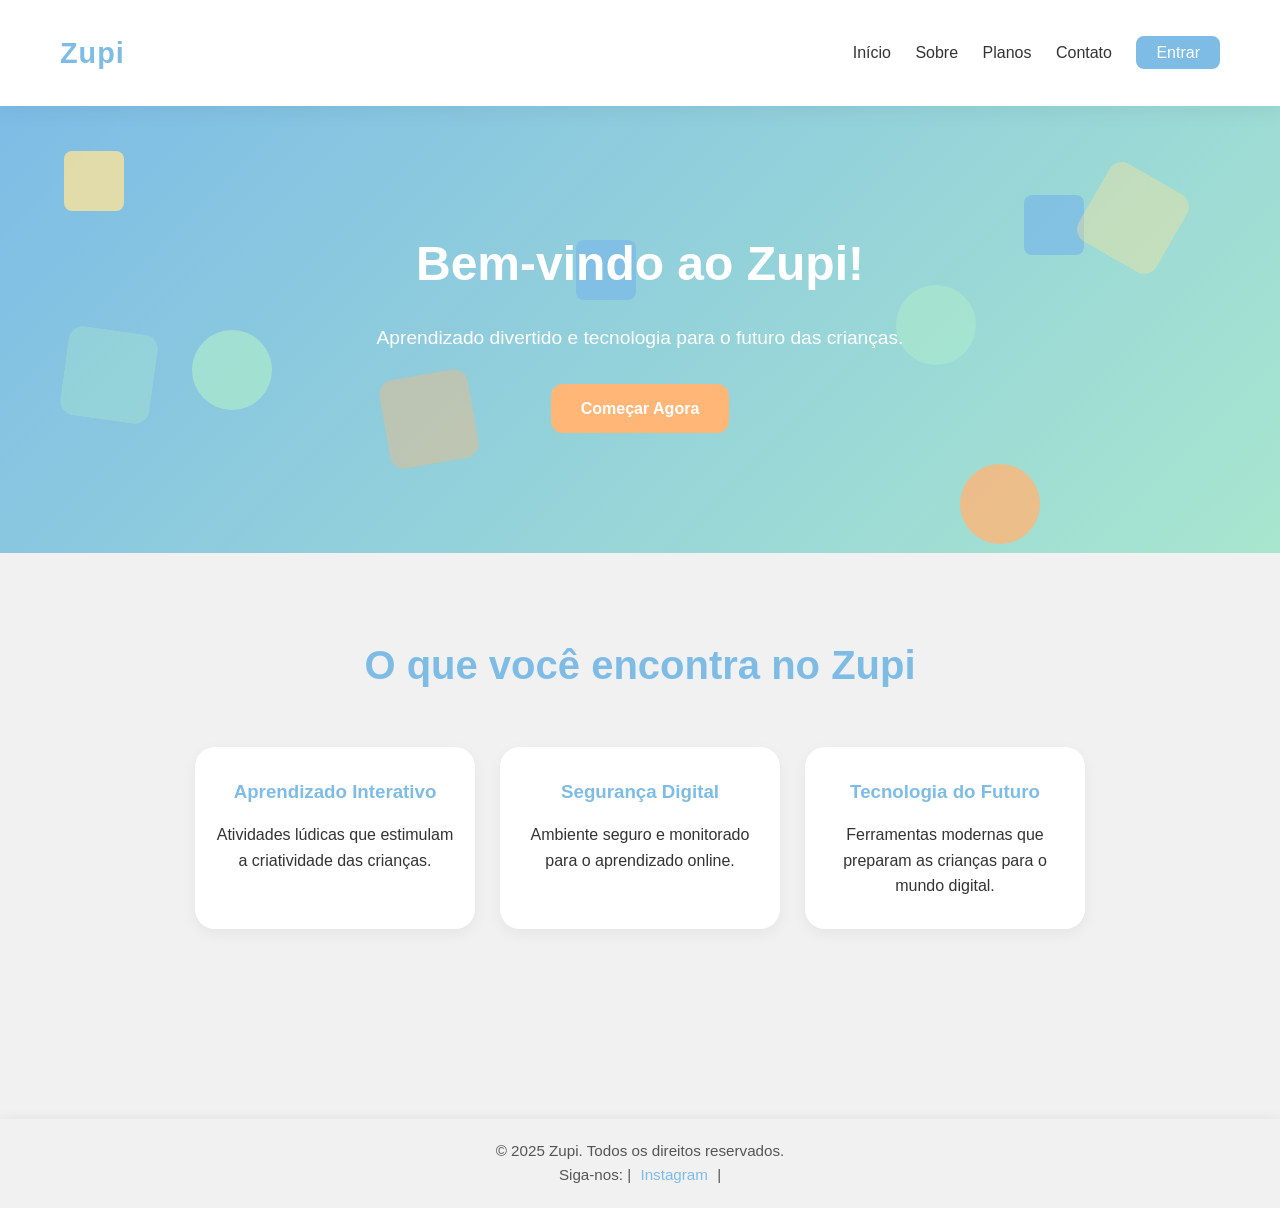
==== zupicopia--main/tcc-javascript/index.html @ 3fddb53a "Add files via upload" ====
<!DOCTYPE html>
<html lang="pt-BR">
<head>
  <meta charset="utf-8" />
  <meta name="viewport" content="width=device-width, initial-scale=1" />
  <title>Início — Zupi</title>
  <link rel="stylesheet" href="css/style.css" />
  <link rel="icon" href="img/favicon.png" type="image/png">
</head>
<body>

  <!-- CABEÇALHO / NAVBAR -->
  <header class="topbar">
    <div class="container">
      <a href="index.html" class="logo">Zupi</a>
      <nav>
        <a href="index.html">Início</a>
        <a href="sobre.html">Sobre</a>
        <a href="planos.html">Planos</a>
        <a href="contato.html">Contato</a>
        <a href="login.html" class="btn">Entrar</a>
      </nav>
    </div>
  </header>

  <!-- CONTEÚDO PRINCIPAL -->
  <main class="container page">

    <!-- HERO / SEÇÃO INICIAL -->
    <section id="inicio" class="hero">
      <div class="hero-content">
        <h1>Bem-vindo ao Zupi!</h1>
        <p>Aprendizado divertido e tecnologia para o futuro das crianças.</p>
        <a href="cadastro.html" class="btn primary">Começar Agora</a>
      </div>

      <!-- Fundo animado -->
      <div class="hero-decor">
        <!-- Formas geométricas coloridas -->
        <span class="shape square"></span>
        <span class="shape circle"></span>
        <span class="shape puzzle"></span>
        <span class="shape square"></span>
        <span class="shape circle"></span>
        <span class="shape puzzle"></span>
        <span class="shape square"></span>
        <span class="shape circle"></span>
        <span class="shape puzzle"></span>
      </div>
    </section>

    <!-- SEÇÃO DE DESTAQUES -->
    <section class="features container">
      <h2>O que você encontra no Zupi</h2>
      <div class="cards">
        <div class="card">
          <h3>Aprendizado Interativo</h3>
          <p>Atividades lúdicas que estimulam a criatividade das crianças.</p>
        </div>
        <div class="card">
          <h3>Segurança Digital</h3>
          <p>Ambiente seguro e monitorado para o aprendizado online.</p>
        </div>
        <div class="card">
          <h3>Tecnologia do Futuro</h3>
          <p>Ferramentas modernas que preparam as crianças para o mundo digital.</p>
        </div>
      </div>
    </section>

  </main>

  <!-- RODAPÉ -->
  <footer class="footer">
    <div class="container">
      <p>© 2025 Zupi. Todos os direitos reservados.</p>
      <p>Siga-nos: | 
        <a href="https://www.instagram.com/zupi.up">Instagram</a> | 
      </p>
    </div>
  </footer>

</body>
</html>
---- zupicopia--main/tcc-javascript/css/style.css ----
/* ===================================================
   css/style.css — Zupi Animado
   Paleta: #7EBCE6, #F9E39A, #A8E6CF, #FFB677, #F1F1F1
   =================================================== */
:root {
  --cor-primaria: #7EBCE6;
  --cor-secundaria: #F9E39A;
  --cor-accent: #A8E6CF;
  --cor-destaque: #FFB677;
  --cor-fundo: #F1F1F1;

  --font-titulo: 'Poppins', sans-serif;
  --font-corpo: 'Roboto', sans-serif;
  --transition-speed: 0.4s;
}

/* ---------------------- RESET ---------------------- */
* {
  margin: 0;
  padding: 0;
  box-sizing: border-box;
  font-family: var(--font-corpo);
}

body {
  background-color: var(--cor-fundo);
  color: #333;
  line-height: 1.6;
}

/* ---------------------- NAVBAR ---------------------- */
.topbar {
  background-color: #fff;
  box-shadow: 0 2px 10px rgba(0,0,0,0.05);
  position: sticky;
  top: 0;
  z-index: 1000;
  animation: slideDown 1s ease;
}

.topbar .container {
  max-width: 1200px;
  margin: 0 auto;
  padding: 15px 20px;
  display: flex;
  justify-content: space-between;
  align-items: center;
}

.logo {
  font-size: 1.8rem;
  font-weight: bold;
  color: var(--cor-primaria);
  text-decoration: none;
  letter-spacing: 1px;
  transition: color var(--transition-speed);
}

.logo:hover { color: var(--cor-destaque); }

nav a {
  margin-left: 20px;
  text-decoration: none;
  color: #333;
  font-weight: 500;
  position: relative;
  transition: color var(--transition-speed);
}

nav a::after {
  content: '';
  display: block;
  height: 2px;
  width: 0;
  background: var(--cor-destaque);
  transition: width 0.3s;
  position: absolute;
  bottom: -5px;
  left: 0;
}

nav a:hover { color: var(--cor-primaria); }
nav a:hover::after { width: 100%; }

nav .btn {
  background-color: var(--cor-primaria);
  color: #fff;
  padding: 8px 20px;
  border-radius: 8px;
  transition: all 0.3s ease;
}

nav .btn:hover {
  background-color: var(--cor-destaque);
  transform: translateY(-3px);
  box-shadow: 0 8px 20px rgba(0,0,0,0.15);
}

/* ---------------------- HERO ---------------------- */
.hero {
  background: linear-gradient(135deg, var(--cor-primaria), var(--cor-accent));
  color: #fff;
  text-align: center;
  padding: 120px 20px;
  position: relative;
  overflow: hidden;
}

.hero-content {
  position: relative;
  z-index: 2;
}

.hero h1 {
  font-size: 3rem;
  margin-bottom: 20px;
  animation: fadeInUp 1s ease forwards;
}

.hero p {
  font-size: 1.2rem;
  margin-bottom: 30px;
  animation: fadeInUp 1.3s ease forwards;
}

.hero .btn.primary {
  background-color: var(--cor-destaque);
  color: #fff;
  padding: 12px 30px;
  border-radius: 12px;
  font-weight: bold;
  text-decoration: none;
  display: inline-block;
  transition: all 0.3s ease;
}

.hero .btn.primary:hover {
  transform: translateY(-5px);
  box-shadow: 0 10px 25px rgba(0,0,0,0.2);
}

/* ---------------------- FUNDO ANIMADO ---------------------- */
.hero-decor {
  position: absolute;
  inset: 0;
  overflow: hidden;
  z-index: 1;
}

.shape {
  position: absolute;
  opacity: 0.8;
  animation: floatShape 10s infinite ease-in-out;
}

.shape.square {
  width: 60px;
  height: 60px;
  background-color: var(--cor-secundaria);
  top: 10%;
  left: 5%;
  border-radius: 8px;
  animation-delay: 0s;
}

.shape.circle {
  width: 80px;
  height: 80px;
  background-color: var(--cor-accent);
  border-radius: 50%;
  top: 40%;
  left: 70%;
  animation-delay: 2s;
}

.shape.puzzle {
  width: 70px;
  height: 70px;
  background-color: var(--cor-destaque);
  clip-path: path('M20,0 h30 a10,10 0 0,1 10,10 v10 h10 a10,10 0 0,1 10,10 v20 a10,10 0 0,1 -10,10 h-10 v10 a10,10 0 0,1 -10,10 h-30 a10,10 0 0,1 -10,-10 v-10 h-10 a10,10 0 0,1 -10,-10 v-20 a10,10 0 0,1 10,-10 h10 v-10 a10,10 0 0,1 10,-10 z');
  top: 70%;
  left: 30%;
  animation-delay: 1s;
}

.shape:nth-child(4) { top: 20%; left: 80%; background-color: var(--cor-primaria); animation-delay: 3s; }
.shape:nth-child(5) { top: 50%; left: 15%; background-color: var(--cor-accent); animation-delay: 4s; }
.shape:nth-child(6) { top: 65%; left: 60%; background-color: var(--cor-secundaria); animation-delay: 5s; }
.shape:nth-child(7) { top: 30%; left: 45%; background-color: var(--cor-primaria); animation-delay: 1.5s; }
.shape:nth-child(8) { top: 80%; left: 75%; background-color: var(--cor-destaque); animation-delay: 2.5s; }
.shape:nth-child(9) { top: 55%; left: 5%; background-color: var(--cor-accent); animation-delay: 3.8s; }

@keyframes floatShape {
  0%, 100% { transform: translateY(0) rotate(0deg); opacity: 0.8; }
  50% { transform: translateY(-50px) rotate(45deg); opacity: 1; }
}

/* ---------------------- CARDS ---------------------- */
.features {
  padding: 80px 20px;
  text-align: center;
}

.features h2 {
  font-size: 2.5rem;
  margin-bottom: 50px;
  color: var(--cor-primaria);
  animation: fadeInUp 1s ease forwards;
}

.features .cards {
  display: flex;
  flex-wrap: wrap;
  gap: 25px;
  justify-content: center;
}

.features .card {
  background-color: #fff;
  padding: 30px 20px;
  border-radius: 20px;
  width: 280px;
  box-shadow: 0 5px 15px rgba(0,0,0,0.05);
  transition: all 0.4s ease;
  position: relative;
}

.features .card:hover {
  transform: translateY(-10px);
  box-shadow: 0 15px 30px rgba(0,0,0,0.15);
  background: linear-gradient(145deg, var(--cor-accent), var(--cor-destaque));
  color: #fff;
}

.features .card h3 { margin-bottom: 15px; color: var(--cor-primaria); }

/* ---------------------- RODAPÉ ---------------------- */
.footer {
  background: #fff;
  text-align: center;
  padding: 20px;
  color: #333;
  box-shadow: 0 -2px 10px rgba(0,0,0,0.05);
  margin-top: 50px;
}

.footer a {
  color: var(--cor-primaria);
  text-decoration: none;
  margin: 0 5px;
}

.footer a:hover {
  color: var(--cor-destaque);
  text-decoration: underline;
}

/* ---------------------- ANIMAÇÕES ---------------------- */
@keyframes fadeInUp {
  from { opacity: 0; transform: translateY(30px); }
  to { opacity: 1; transform: translateY(0); }
}

@keyframes slideDown {
  from { transform: translateY(-50px); opacity: 0; }
  to { transform: translateY(0); opacity: 1; }
}

/* =================== PLANOS =================== */
.planos-container {
  display: flex;
  flex-wrap: wrap;
  gap: 20px;
  justify-content: center;
  padding: 40px 0;
}

.plano {
  background: #fff9e6;
  border-radius: 18px;
  padding: 28px 24px;
  width: 45%;
  box-shadow: 0 8px 26px rgba(20, 40, 45, 0.08);
  text-align: center;
  color: #5c480a;
  transition: all 0.35s ease;
  cursor: pointer;
  position: relative;
  overflow: hidden;
  display: block;
  text-decoration: none;
}

.plano-gratis { background: #f0f0f0; color: #555; }

/* Brilho animado */
.plano::after {
  content: "";
  position: absolute;
  top: 0;
  left: -75%;
  width: 50%;
  height: 100%;
  background: linear-gradient(120deg, rgba(255,255,255,0.4) 0%, rgba(255,255,255,0.1) 50%, transparent 100%);
  transform: skewX(-20deg);
  transition: left 0.6s ease;
}

.plano:hover::after { left: 125%; }

/* Títulos, descrição e preço */
.plano h3 { font-size: 1.5rem; margin-bottom: 10px; font-weight: 800; }
.plano p { font-size: 1rem; opacity: 0.9; margin-bottom: 12px; }
.plano .preco {
  display: inline-block;
  margin-top: 14px;
  font-size: 1.3rem;
  font-weight: 900;
  background: rgba(255,255,255,0.6);
  padding: 10px 18px;
  border-radius: 12px;
  color: #3b2d03;
  transition: all 0.4s ease;
}

/* Hover com efeito dourado e escala */
.plano:hover {
  background: linear-gradient(135deg, #ffe08a, #ffcf5d);
  transform: translateY(-12px) scale(1.05);
  box-shadow: 0 16px 40px rgba(255, 189, 74, 0.45);
}

.plano:hover .preco {
  background: rgba(255,255,255,0.8);
  color: #2a1f00;
  transform: scale(1.08);
}

/* Responsividade */
@media(max-width: 992px) { .plano { width: 48%; } }
@media(max-width: 768px) { 
  .planos-container { flex-direction: column; align-items: center; gap: 20px; } 
  .plano { width: 90%; } 
}

/* =================== SEÇÃO =================== */
.section-title {
  text-align: center;
  font-size: 2.5rem;
  margin-bottom: 10px;
  color: #7ebce6;
  position: relative;
}
.section-title::after {
  content: "";
  display: block;
  width: 70px;
  height: 4px;
  background: #ffb677;
  margin: 12px auto 0;
  border-radius: 2px;
}
.section-subtitle {
  text-align: center;
  color: #555;
  font-size: 1.1rem;
  margin-bottom: 40px;
}

/* =================== NAVBAR =================== */
.topbar { background: #fff; padding: 15px 0; box-shadow: 0 5px 20px rgba(0,0,0,0.05); position: sticky; top: 0; z-index: 100; }
.topbar .logo { font-size: 1.8rem; font-weight: 800; color: #7ebce6; text-decoration: none; }
.nav-menu { list-style: none; display: flex; gap: 20px; }
.nav-menu li a { text-decoration: none; color: #555; font-weight: 600; transition: all 0.3s ease; }
.nav-menu li a:hover { color: #ffb677; transform: scale(1.1); }
.btn-login { padding: 8px 18px; border-radius: 10px; background: #7ebce6; color: #fff; font-weight: 700; transition: all 0.3s ease; }
.btn-login:hover { background: #ffb677; transform: translateY(-2px) scale(1.05); }

/* =================== RODAPÉ =================== */
.footer { padding: 20px 0; text-align: center; background: #f1f1f1; color: #555; font-size: 0.95rem; transition: all 0.3s ease; }
.footer p:hover { color: #7ebce6; }



/* ---------- AUTHPAGE (login / cadastro) ---------- */
.auth-page {
  background: linear-gradient(180deg,#E9F6F5,#F1F7F6);
  min-height: 100vh;
  display: flex;
  align-items: center;
  justify-content: center;
  padding: 20px;
  position: relative;
  overflow: hidden;
}

.auth-bubbles .bubble {
  position: absolute;
  border-radius: 50%;
  opacity: 0.4;
  animation: float 12s infinite ease-in-out;
  z-index: 1;
}

.auth-bubbles .bubble:nth-child(1) { animation-delay: 0s; }
.auth-bubbles .bubble:nth-child(2) { animation-delay: 2s; }
.auth-bubbles .bubble:nth-child(3) { animation-delay: 4s; }
.auth-bubbles .bubble:nth-child(4) { animation-delay: 1s; }
.auth-bubbles .bubble:nth-child(5) { animation-delay: 3s; }

.auth-card {
  width: 100%;
  max-width: 450px;
  background: #fff;
  border-radius: 18px;
  padding: 40px;
  box-shadow: 0 18px 40px rgba(7, 32, 35, 0.08);
  text-align: left;
  position: relative;
  z-index: 2;
  transition: transform 0.3s ease, box-shadow 0.3s ease;
}

.auth-card:hover {
  transform: translateY(-5px);
  box-shadow: 0 25px 60px rgba(7, 32, 35, 0.15);
}

.auth-card h1 {
  font-size: 2rem;
  margin-bottom: 20px;
  color: var(--cor-primaria);
  text-align: center;
}

.auth-card label {
  display: block;
  font-weight: 600;
  margin-top: 16px;
  margin-bottom: 6px;
  color: #334;
}

.auth-card input {
  width: 100%;
  padding: 14px 16px;
  border-radius: 12px;
  border: 1px solid #e6eaea;
  background: #fafafa;
  font-size: 1rem;
  transition: all 0.3s ease;
}

.auth-card input:focus {
  border-color: var(--cor-primaria);
  box-shadow: 0 0 8px rgba(126,188,230,0.5);
  outline: none;
}

.auth-card button {
  width: 100%;
  margin-top: 24px;
  padding: 14px;
  border-radius: 12px;
  border: none;
  background: linear-gradient(90deg,#FFB677,#F9E39A);
  color: #fff;
  font-weight: 800;
  font-size: 1rem;
  cursor: pointer;
  transition: transform 0.3s ease, box-shadow 0.3s ease;
}

.auth-card button:hover {
  transform: translateY(-3px);
  box-shadow: 0 12px 28px rgba(255,182,119,0.4);
}

.small-link {
  margin-top: 18px;
  text-align: center;
}

.small-link a {
  color: var(--cor-primaria);
  text-decoration: none;
  font-weight: 600;
  transition: color 0.3s;
}

.small-link a:hover {
  color: var(--cor-destaque);
}

/* Animação das bolhas */
@keyframes float {
  0%, 100% { transform: translateY(0) rotate(0deg); opacity: 0.4; }
  50% { transform: translateY(-40px) rotate(45deg); opacity: 0.8; }
}

/* ---------------------- PEÇAS DE QUEBRA-CABEÇA ---------------------- */
.hero-decor .puzzle {
  position: absolute;
  width: 90px;
  height: 90px;
  opacity: 0.4;
  animation: floatPuzzle 12s infinite ease-in-out;
  z-index: 1;
  clip-path: path("M15,0 h60 a15,15 0 0 1 15,15 v60 a15,15 0 0 1 -15,15 h-60 a15,15 0 0 1 -15,-15 v-60 a15,15 0 0 1 15,-15 z M45,0 a7,7 0 1 1 0,14 a7,7 0 1 1 0,-14 M90,45 a7,7 0 1 1 -14,0 a7,7 0 1 1 14,0 M45,90 a7,7 0 1 1 0,-14 a7,7 0 1 1 0,14 M0,45 a7,7 0 1 1 14,0 a7,7 0 1 1 -14,0");
}

/* Posições diferentes */
.puzzle:nth-child(1) { top: 10%; left: 10%; animation-delay: 0s; }
.puzzle:nth-child(2) { top: 25%; left: 70%; animation-delay: 2s; transform: rotate(15deg); }
.puzzle:nth-child(3) { top: 60%; left: 30%; animation-delay: 4s; transform: rotate(-10deg); }
.puzzle:nth-child(4) { top: 75%; left: 80%; animation-delay: 6s; transform: rotate(25deg); }
.puzzle:nth-child(5) { top: 40%; left: 50%; animation-delay: 8s; transform: rotate(-20deg); }
.puzzle:nth-child(6) { top: 15%; left: 85%; animation-delay: 3s; transform: rotate(30deg); }
.puzzle:nth-child(7) { top: 65%; left: 15%; animation-delay: 5s; transform: rotate(-5deg); }
.puzzle:nth-child(8) { top: 80%; left: 60%; animation-delay: 7s; transform: rotate(18deg); }
.puzzle:nth-child(9) { top: 50%; left: 5%; animation-delay: 9s; transform: rotate(8deg); }
.puzzle:nth-child(10) { top: 35%; left: 90%; animation-delay: 10s; transform: rotate(-12deg); }

/* Animação flutuante */
@keyframes floatPuzzle {
  0%, 100% {
    transform: translateY(0) rotate(0deg);
    opacity: 0.4;
  }
  50% {
    transform: translateY(-25px) rotate(10deg);
    opacity: 0.8;
  }
}




/* ---------- PÁGINA DE LOGIN ---------- */
.auth-page {
  background: linear-gradient(180deg, #e8f6ff, #fdfcfb);
  min-height: 100vh;
  display: flex;
  flex-direction: column;
}

.auth-main {
  flex: 1;
  display: flex;
  align-items: center;
  justify-content: center;
  padding: 30px;
}

.auth-card {
  background: #fff;
  width: 100%;
  max-width: 400px;
  padding: 40px 30px;
  border-radius: 16px;
  box-shadow: 0 10px 40px rgba(0,0,0,0.1);
  text-align: left;
  animation: fadeIn 0.6s ease;
}

.auth-card h1 {
  font-size: 1.8rem;
  color: #222;
  margin-bottom: 24px;
  text-align: center;
}

.auth-card label {
  display: block;
  margin-bottom: 6px;
  font-weight: 600;
  color: #333;
}

.auth-card input {
  width: 100%;
  padding: 12px 14px;
  border-radius: 10px;
  border: 1px solid #ddd;
  margin-bottom: 16px;
  font-size: 1rem;
  transition: border 0.3s;
}

.auth-card input:focus {
  outline: none;
  border-color: #85c1ff;
}

.auth-card button {
  width: 100%;
  padding: 12px;
  border: none;
  border-radius: 10px;
  background: linear-gradient(90deg, #ffd36f, #ffb677);
  color: #333;
  font-weight: bold;
  font-size: 1rem;
  cursor: pointer;
  transition: transform 0.2s, box-shadow 0.2s;
}

.auth-card button:hover {
  transform: translateY(-2px);
  box-shadow: 0 6px 14px rgba(255, 182, 119, 0.4);
}

.register-link {
  text-align: center;
  margin-top: 16px;
  font-size: 0.95rem;
}

.register-link a {
  color: #0087ca;
  text-decoration: none;
  font-weight: bold;
}

.register-link a:hover {
  text-decoration: underline;
}

@keyframes fadeIn {
  from { opacity: 0; transform: translateY(20px); }
  to { opacity: 1; transform: translateY(0); }
}


/* ====== Sobre Nós e Cards ====== */
.section-title {
  font-size: 2.5rem;
  color: var(--cor-primaria);
  text-align: center;
  margin-bottom: 15px;
  position: relative;
}

.section-title::after {
  content: "";
  display: block;
  width: 60px;
  height: 4px;
  background: var(--cor-destaque);
  margin: 10px auto 0;
  border-radius: 2px;
}

.section-subtitle {
  text-align: center;
  color: #555;
  font-size: 1.1rem;
  margin-bottom: 50px;
}

/* Cards estilo moderno */
.cards {
  display: grid;
  grid-template-columns: repeat(auto-fit, minmax(260px, 1fr));
  gap: 30px;
  margin-bottom: 60px;
}

.card {
  background: #fff;
  padding: 30px 20px;
  border-radius: 20px;
  text-align: center;
  box-shadow: 0 10px 30px rgba(0,0,0,0.08);
  transition: all 0.4s ease;
  position: relative;
}

.card:hover {
  transform: translateY(-10px);
  box-shadow: 0 20px 40px rgba(0,0,0,0.15);
  background: linear-gradient(145deg, var(--cor-accent), var(--cor-destaque));
  color: #fff;
}

.card .icon {
  font-size: 2.5rem;
  margin-bottom: 15px;
}

/* Timeline interativa */
.timeline {
  max-width: 800px;
  margin: 0 auto;
  position: relative;
  padding-left: 40px;
  border-left: 3px solid var(--cor-primaria);
}

.timeline-item {
  margin-bottom: 30px;
  position: relative;
}

.timeline-item::before {
  content: "";
  position: absolute;
  left: -12px;
  top: 0;
  width: 20px;
  height: 20px;
  background: var(--cor-destaque);
  border-radius: 50%;
  border: 3px solid var(--cor-primaria);
}

.timeline-item .year {
  font-weight: 700;
  color: var(--cor-primaria);
  margin-bottom: 5px;
}

.timeline-item .event {
  color: #555;
}

/* Lista de recursos */
.features-list li {
  margin-bottom: 15px;
  font-size: 1.1rem;
  padding-left: 20px;
  position: relative;
}

.features-list li::before {
  content: "✔";
  position: absolute;
  left: 0;
  color: var(--cor-destaque);
}

/* Redes sociais estilizadas */
.socials {
  display: flex;
  justify-content: center;
  gap: 20px;
  margin-top: 20px;
}

.social-btn {
  display: inline-block;
  padding: 10px 18px;
  border-radius: 12px;
  background: var(--cor-primaria);
  color: #fff;
  font-weight: 600;
  text-decoration: none;
  transition: all 0.3s ease;
}

.social-btn:hover {
  background: var(--cor-destaque);
  transform: translateY(-3px) scale(1.05);
}
/* ===== TIMELINE ===== */
.timeline {
  display: flex;
  flex-direction: column;
  gap: 30px;
  max-width: 800px;
  margin: 0 auto 60px;
  position: relative;
}

.timeline::before {
  content: '';
  position: absolute;
  left: 50%;
  top: 0;
  width: 4px;
  height: 100%;
  background: var(--cor-destaque);
  transform: translateX(-50%);
  border-radius: 2px;
}

.timeline-item {
  position: relative;
  width: 50%;
  padding: 20px 30px;
  background: #fff;
  border-radius: 16px;
  box-shadow: 0 8px 20px rgba(0,0,0,0.05);
  transition: transform 0.3s, box-shadow 0.3s;
}

.timeline-item:nth-child(odd) { left: 0; }
.timeline-item:nth-child(even) { left: 50%; }

.timeline-item:hover {
  transform: translateY(-6px);
  box-shadow: 0 15px 30px rgba(0,0,0,0.12);
}

.timeline-item::before {
  content: '';
  position: absolute;
  left: -12px;
  top: 0;
  width: 20px;
  height: 20px;
  background: var(--cor-primaria);
  border-radius: 50%;
  border: 4px solid var(--cor-destaque);
}

.timeline-item .year {
  font-weight: 700;
  color: var(--cor-primaria);
  font-size: 1.5rem;
  margin-bottom: 6px;
}

.timeline-item .event {
  color: #555;
  font-size: 1rem;
  line-height: 1.5;
}

/* ===== FEATURES CARDS ===== */
.features-cards {
  display: flex;
  flex-wrap: wrap;
  justify-content: center;
  gap: 25px;
  margin-top: 30px;
}

.feature-card {
  background: #fff;
  border-radius: 16px;
  padding: 25px 20px;
  width: 220px;
  text-align: center;
  box-shadow: 0 8px 20px rgba(0,0,0,0.05);
  transition: transform 0.3s, box-shadow 0.3s, background 0.4s;
}

.feature-card:hover {
  transform: translateY(-6px);
  box-shadow: 0 15px 30px rgba(0,0,0,0.12);
  background: linear-gradient(145deg, var(--cor-accent), var(--cor-destaque));
  color: #fff;
}

.feature-icon {
  font-size: 2.5rem;
  margin-bottom: 12px;
}

/* RESPONSIVO */
@media(max-width:768px){
  .timeline-item, .timeline::before { left: 0 !important; width: 100%;}
  .timeline::before { left: 20px; }
  .timeline-item { margin-left: 0; }
}
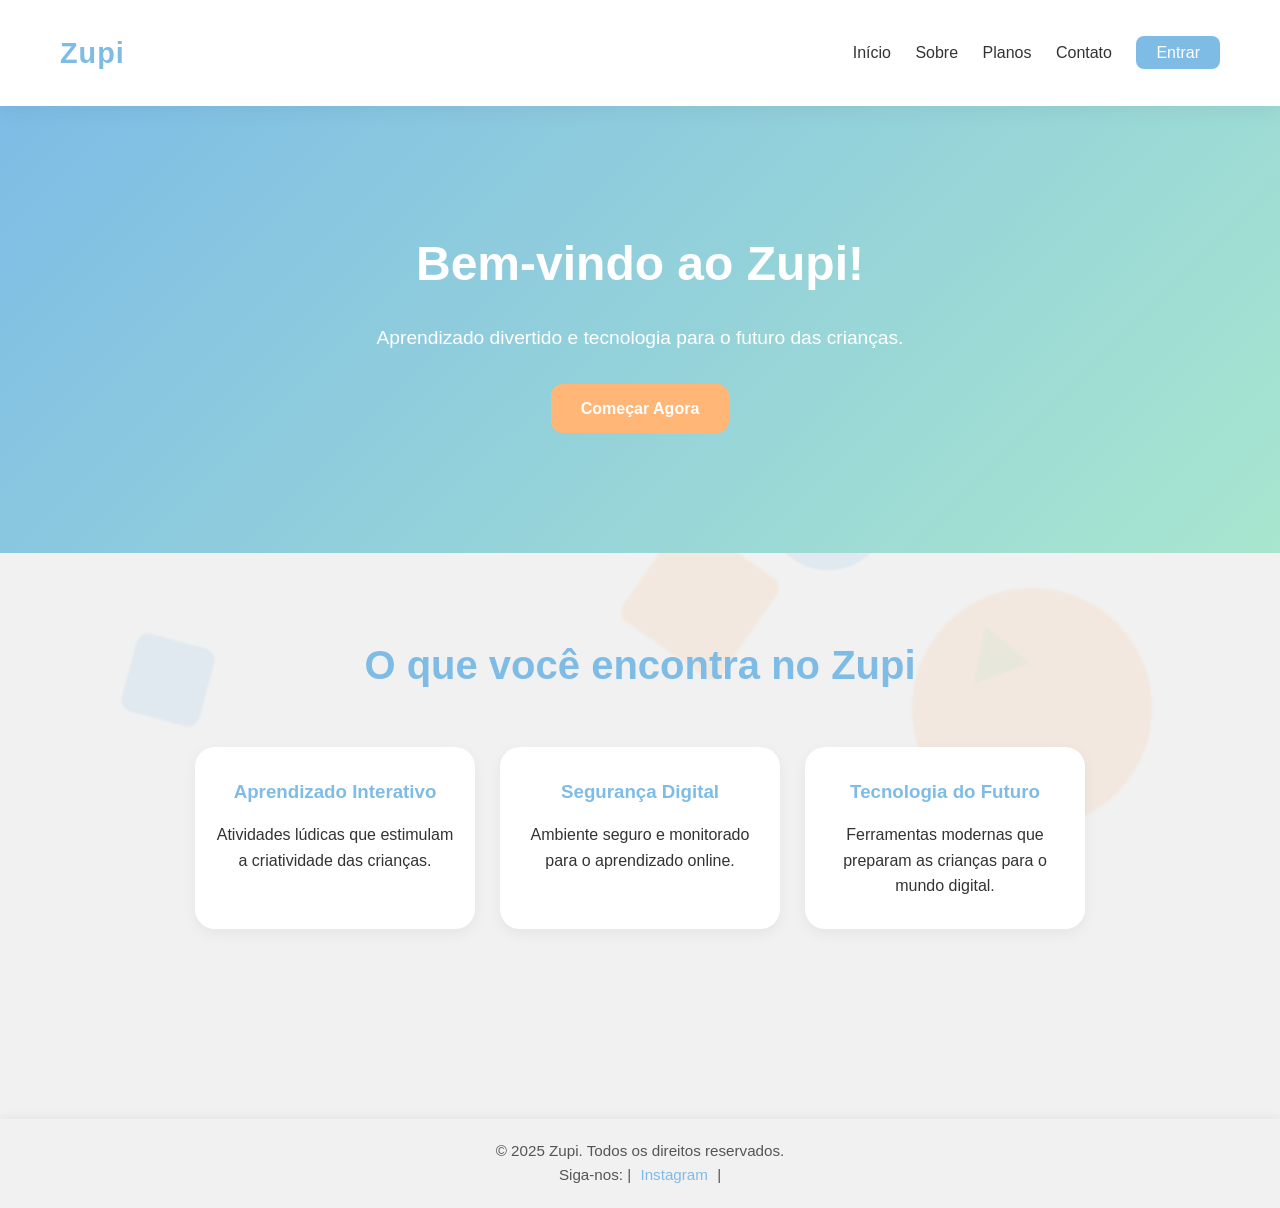
==== commit 98c9860a: "Add files via upload" ====
--- a/zupicopia--main/tcc-javascript/index.html
+++ b/zupicopia--main/tcc-javascript/index.html
@@ -9,12 +9,24 @@
 </head>
 <body>
 
+  <!-- FUNDO DECORATIVO GLOBAL -->
+  <div class="background-decor">
+    <span class="circle c1"></span>
+    <span class="circle c2"></span>
+    <span class="circle c3"></span>
+    <span class="square s1"></span>
+    <span class="square s2"></span>
+    <span class="square s3"></span>
+    <span class="triangle t1"></span>
+    <span class="triangle t2"></span>
+  </div>
+
   <!-- CABEÇALHO / NAVBAR -->
   <header class="topbar">
     <div class="container">
       <a href="index.html" class="logo">Zupi</a>
       <nav>
-        <a href="index.html">Início</a>
+        <a href="index.html" class="active">Início</a>
         <a href="sobre.html">Sobre</a>
         <a href="planos.html">Planos</a>
         <a href="contato.html">Contato</a>
@@ -25,31 +37,14 @@
 
   <!-- CONTEÚDO PRINCIPAL -->
   <main class="container page">
-
-    <!-- HERO / SEÇÃO INICIAL -->
     <section id="inicio" class="hero">
       <div class="hero-content">
         <h1>Bem-vindo ao Zupi!</h1>
         <p>Aprendizado divertido e tecnologia para o futuro das crianças.</p>
         <a href="cadastro.html" class="btn primary">Começar Agora</a>
       </div>
-
-      <!-- Fundo animado -->
-      <div class="hero-decor">
-        <!-- Formas geométricas coloridas -->
-        <span class="shape square"></span>
-        <span class="shape circle"></span>
-        <span class="shape puzzle"></span>
-        <span class="shape square"></span>
-        <span class="shape circle"></span>
-        <span class="shape puzzle"></span>
-        <span class="shape square"></span>
-        <span class="shape circle"></span>
-        <span class="shape puzzle"></span>
-      </div>
     </section>
 
-    <!-- SEÇÃO DE DESTAQUES -->
     <section class="features container">
       <h2>O que você encontra no Zupi</h2>
       <div class="cards">
@@ -67,7 +62,6 @@
         </div>
       </div>
     </section>
-
   </main>
 
   <!-- RODAPÉ -->
--- a/zupicopia--main/tcc-javascript/css/style.css
+++ b/zupicopia--main/tcc-javascript/css/style.css
@@ -8,7 +8,7 @@
   --cor-accent: #A8E6CF;
   --cor-destaque: #FFB677;
   --cor-fundo: #F1F1F1;
-
+  
   --font-titulo: 'Poppins', sans-serif;
   --font-corpo: 'Roboto', sans-serif;
   --transition-speed: 0.4s;
@@ -498,42 +498,6 @@
   50% { transform: translateY(-40px) rotate(45deg); opacity: 0.8; }
 }
 
-/* ---------------------- PEÇAS DE QUEBRA-CABEÇA ---------------------- */
-.hero-decor .puzzle {
-  position: absolute;
-  width: 90px;
-  height: 90px;
-  opacity: 0.4;
-  animation: floatPuzzle 12s infinite ease-in-out;
-  z-index: 1;
-  clip-path: path("M15,0 h60 a15,15 0 0 1 15,15 v60 a15,15 0 0 1 -15,15 h-60 a15,15 0 0 1 -15,-15 v-60 a15,15 0 0 1 15,-15 z M45,0 a7,7 0 1 1 0,14 a7,7 0 1 1 0,-14 M90,45 a7,7 0 1 1 -14,0 a7,7 0 1 1 14,0 M45,90 a7,7 0 1 1 0,-14 a7,7 0 1 1 0,14 M0,45 a7,7 0 1 1 14,0 a7,7 0 1 1 -14,0");
-}
-
-/* Posições diferentes */
-.puzzle:nth-child(1) { top: 10%; left: 10%; animation-delay: 0s; }
-.puzzle:nth-child(2) { top: 25%; left: 70%; animation-delay: 2s; transform: rotate(15deg); }
-.puzzle:nth-child(3) { top: 60%; left: 30%; animation-delay: 4s; transform: rotate(-10deg); }
-.puzzle:nth-child(4) { top: 75%; left: 80%; animation-delay: 6s; transform: rotate(25deg); }
-.puzzle:nth-child(5) { top: 40%; left: 50%; animation-delay: 8s; transform: rotate(-20deg); }
-.puzzle:nth-child(6) { top: 15%; left: 85%; animation-delay: 3s; transform: rotate(30deg); }
-.puzzle:nth-child(7) { top: 65%; left: 15%; animation-delay: 5s; transform: rotate(-5deg); }
-.puzzle:nth-child(8) { top: 80%; left: 60%; animation-delay: 7s; transform: rotate(18deg); }
-.puzzle:nth-child(9) { top: 50%; left: 5%; animation-delay: 9s; transform: rotate(8deg); }
-.puzzle:nth-child(10) { top: 35%; left: 90%; animation-delay: 10s; transform: rotate(-12deg); }
-
-/* Animação flutuante */
-@keyframes floatPuzzle {
-  0%, 100% {
-    transform: translateY(0) rotate(0deg);
-    opacity: 0.4;
-  }
-  50% {
-    transform: translateY(-25px) rotate(10deg);
-    opacity: 0.8;
-  }
-}
-
-
 
 
 /* ---------- PÁGINA DE LOGIN ---------- */
@@ -864,3 +828,45 @@
   .timeline::before { left: 20px; }
   .timeline-item { margin-left: 0; }
 }
+
+
+
+/* ---------------------- FUNDO DECORATIVO GLOBAL ---------------------- */
+.background-decor {
+  position: fixed;
+  inset: 0;
+  z-index: -1;
+  overflow: hidden;
+}
+
+.background-decor span {
+  position: absolute;
+  opacity: 0.15;
+  animation: float 12s infinite alternate ease-in-out;
+  filter: blur(1px);
+}
+
+.circle { border-radius: 50%; }
+.c1 { width: 180px; height: 180px; top: 10%; left: 5%; background: var(--cor-accent); }
+.c2 { width: 240px; height: 240px; bottom: 8%; right: 10%; background: var(--cor-destaque); }
+.c3 { width: 120px; height: 120px; top: 50%; left: 60%; background: var(--cor-primaria); }
+
+.square { border-radius: 12px; }
+.s1 { width: 100px; height: 100px; top: 20%; right: 25%; transform: rotate(25deg); background: var(--cor-secundaria); }
+.s2 { width: 80px; height: 80px; bottom: 20%; left: 10%; transform: rotate(15deg); background: var(--cor-primaria); }
+.s3 { width: 120px; height: 120px; top: 60%; left: 50%; transform: rotate(35deg); background: var(--cor-destaque); }
+
+.triangle {
+  width: 0;
+  height: 0;
+  border-left: 30px solid transparent;
+  border-right: 30px solid transparent;
+  border-bottom: 50px solid var(--cor-accent);
+}
+.t1 { top: 30%; left: 70%; transform: rotate(10deg); }
+.t2 { bottom: 25%; right: 20%; transform: rotate(-20deg); }
+
+@keyframes float {
+  0% { transform: translateY(0) rotate(0deg); opacity: 0.15; }
+  100% { transform: translateY(-20px) rotate(20deg); opacity: 0.25; }
+}
